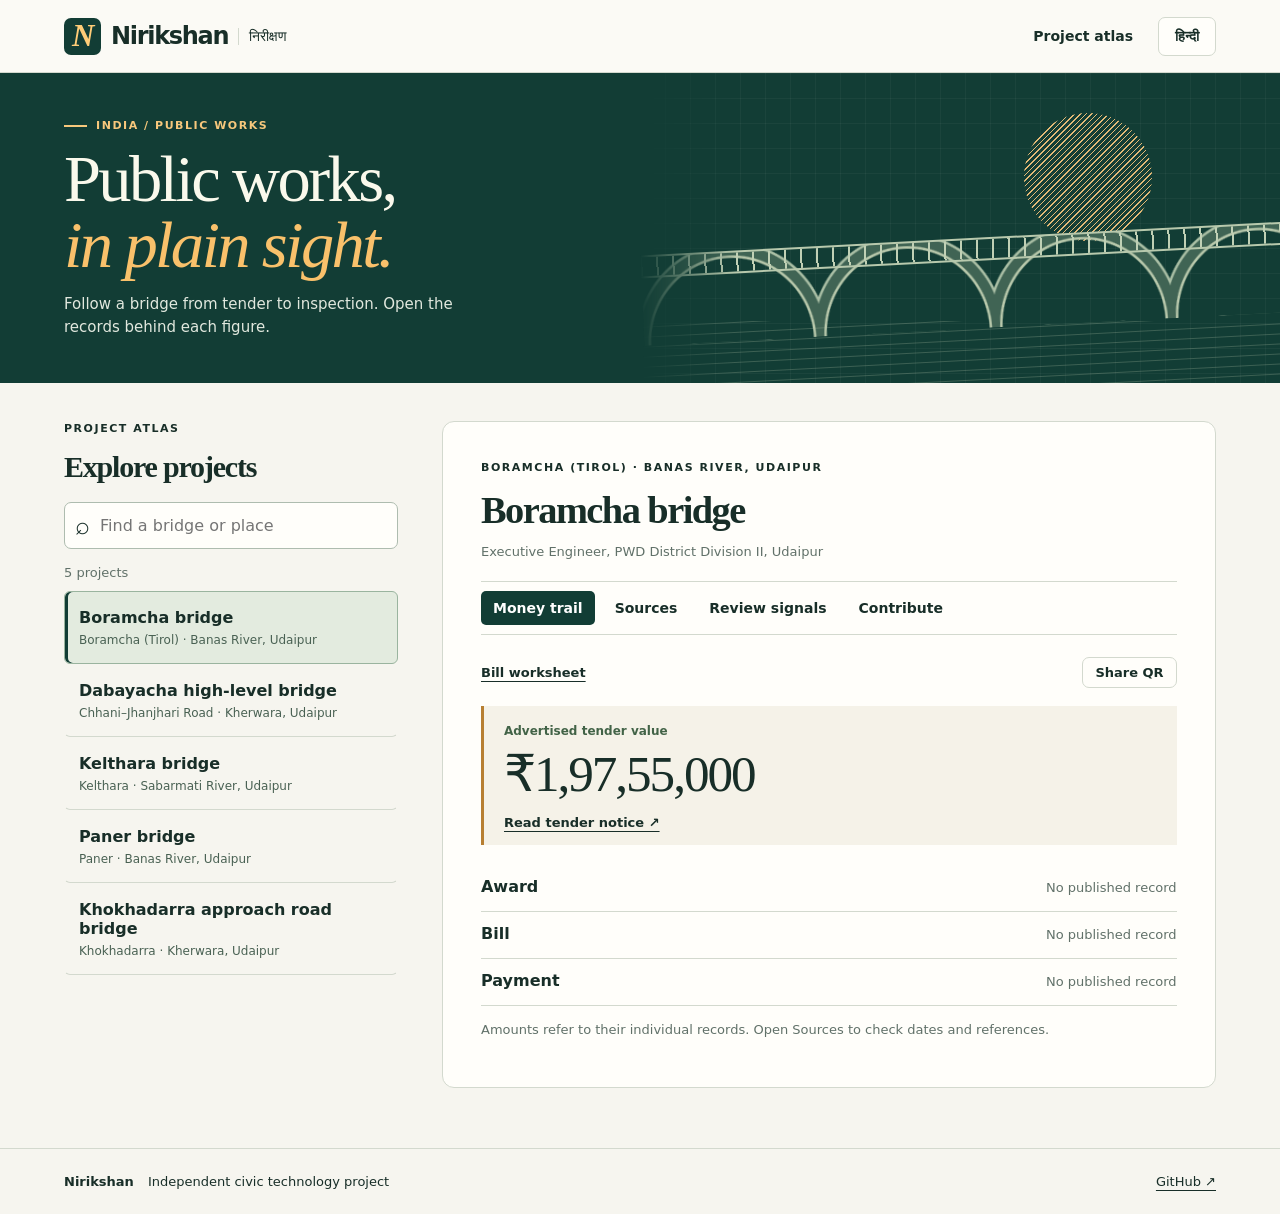
==== web/index.html @ 319acc43 "Rebuild Nirikshan as a public works evidence atlas" ====
<!doctype html>
<html lang="en">
<head>
  <meta charset="utf-8">
  <meta name="viewport" content="width=device-width,initial-scale=1">
  <meta name="theme-color" content="#123d35">
  <title>Nirikshan · Public Works Atlas</title>
  <link rel="manifest" href="./manifest.webmanifest"><script defer src="./share.js"></script><link rel="stylesheet" href="./style.css">
  <script src="./analysis.js" defer></script><script src="./app.js" defer></script>
</head>
<body>
<a class="skip" href="#atlas" data-en="Skip to projects" data-hi="परियोजनाओं पर जाएँ">Skip to projects</a>
<header><div class="top">
  <a class="brand" href="./" aria-label="Nirikshan home"><span class="mark" aria-hidden="true">N</span>Nirikshan<span class="brand-local" lang="hi">निरीक्षण</span></a>
  <nav aria-label="Main"><a href="#atlas" data-en="Project atlas" data-hi="परियोजना मानचित्र">Project atlas</a><a href="./review.html" id="review" data-en="Reviewer desk" data-hi="समीक्षा कक्ष">Reviewer desk</a><button id="language" type="button">हिन्दी</button></nav>
</div></header>
<main>
<section class="hero">
  <div class="hero-inner"><div class="hero-copy"><p class="eyebrow"><i></i><span data-en="India / Public works" data-hi="भारत / सार्वजनिक निर्माण">India / Public works</span></p>
  <h1><span data-en="Public works," data-hi="जन निर्माण,">Public works,</span><br><em data-en="in plain sight." data-hi="जन निगरानी।">in plain sight.</em></h1>
  <p data-en="Follow a bridge from tender to inspection. Open the records behind each figure." data-hi="पुल की निविदा से निरीक्षण तक की जानकारी देखें। हर राशि से जुड़ा दस्तावेज़ खोलें।">Follow a bridge from tender to inspection. Open the records behind each figure.</p></div>
  <div class="drawing" aria-hidden="true"><div class="sun"></div><div class="deck"></div><div class="piers"></div><div class="water"></div></div></div>
</section>
<div class="workspace" id="atlas">
  <aside><p class="eyebrow" data-en="Project atlas" data-hi="परियोजना मानचित्र">Project atlas</p><h2 data-en="Explore projects" data-hi="परियोजनाएँ खोजें">Explore projects</h2>
  <label class="search"><span aria-hidden="true">⌕</span><input id="query" type="search" data-placeholder-en="Find a bridge or place" data-placeholder-hi="पुल या स्थान खोजें" placeholder="Find a bridge or place" aria-label="Find a bridge or place"></label>
  <p class="small" id="count" aria-live="polite"></p><div id="projects"></div></aside>
  <article aria-labelledby="projectName" id="detail"><p role="status" id="loading">Loading project records…</p></article>
</div></main>
<footer><div><strong>Nirikshan</strong><span data-en="Independent civic technology project" data-hi="स्वतंत्र नागरिक प्रौद्योगिकी परियोजना">Independent civic technology project</span></div><a href="https://github.com/atharvtamboli/nirikshan_ai">GitHub ↗</a></footer>
</body></html>
---- web/style.css ----
:root{color-scheme:light;--ink:#182e28;--green:#123d35;--soft:#617169;--paper:#f6f5ef;--line:#d3d9ce;--gold:#f9c16b;font-family:system-ui,"Nirmala UI",sans-serif;color:var(--ink);background:var(--paper)}*{box-sizing:border-box}body{margin:0}button,input,select,textarea{font:inherit}button,a{touch-action:manipulation}button{cursor:pointer}a{color:inherit;text-underline-offset:4px}button:focus-visible,a:focus-visible,input:focus-visible,textarea:focus-visible,select:focus-visible{outline:3px solid #c56800;outline-offset:4px}.skip{position:absolute;z-index:3;left:10px;top:-100px;background:white;padding:14px}.skip:focus{top:8px}.top,footer,.workspace,.hero-inner{max-width:1380px;margin:auto;padding-inline:clamp(18px,5vw,80px)}header{background:#fbfaf5;border-bottom:1px solid var(--line)}.top,nav,.brand,footer,footer>div{display:flex;align-items:center}.top{justify-content:space-between;min-height:72px;gap:14px}.brand{text-decoration:none;font-weight:800;font-size:24px;letter-spacing:-1.3px;gap:10px}.mark{width:37px;height:37px;display:grid;place-items:center;background:var(--green);color:#ffcd78;font:bold italic 31px Georgia;border-radius:7px}.brand-local{font-size:14px;letter-spacing:0;border-left:1px solid var(--line);padding-left:10px;font-weight:500}.top nav{gap:25px;font-size:14px;font-weight:600}nav a{text-decoration:none}nav button,.action{border:1px solid var(--line);background:#fffefa;border-radius:7px;padding:10px 16px;color:var(--ink)}.hero{background:var(--green);color:#faf9ec;overflow:hidden}.hero-inner{position:relative;min-height:310px;display:flex;align-items:center}.hero-copy{position:relative;z-index:1;padding-block:36px;width:57%}.eyebrow{font:700 11px/1.5 system-ui,sans-serif;text-transform:uppercase;letter-spacing:.14em;margin:0 0 12px}.hero .eyebrow{color:#f7c87c}.eyebrow i{display:inline-block;width:23px;height:2px;background:currentColor;vertical-align:middle;margin-right:9px}h1,h2,h3,p{margin-top:0}h1,h2{font-family:Georgia,"Nirmala UI",serif;letter-spacing:-.04em}h1{font-size:clamp(42px,5.2vw,78px);line-height:.99;font-weight:500;margin-bottom:15px}h1 em{font-weight:normal;color:var(--gold)}.hero-copy>p:last-child{max-width:420px;font-size:15px;line-height:1.5;margin:0;color:#e1e8de}.drawing{position:absolute;inset:0 0 0 50%;overflow:hidden;background-image:linear-gradient(90deg,#ffffff0a 1px,transparent 1px),linear-gradient(#ffffff0a 1px,transparent 1px);background-size:25px 25px;mask-image:linear-gradient(to right,transparent,#000 15%)}.sun{position:absolute;width:128px;height:128px;border-radius:50%;background:repeating-linear-gradient(-45deg,#e5ba76 0 1px,transparent 1px 4px);right:20%;top:13%}.deck{position:absolute;width:110%;height:23px;background:repeating-linear-gradient(90deg,#c0d0b5 0 2px,transparent 2px 16px);border-block:2px solid #b8c9ad;top:53%;transform:rotate(-3deg);z-index:1}.piers{position:absolute;top:59%;width:110%;height:29%;background:repeating-radial-gradient(ellipse at 50% 101%,transparent 0 65%,#b9c9ac 66% 67%,#406454 68% 75%,#aabfa5 76% 77%,transparent 78%) 0 0/25% 100%;transform:rotate(-3deg);transform-origin:left top}.water{position:absolute;bottom:0;height:20%;width:100%;background:repeating-linear-gradient(-3deg,transparent 0 8px,#b6c6aa42 9px,transparent 10px)}.workspace{display:grid;grid-template-columns:minmax(215px,29%) minmax(0,1fr);gap:clamp(20px,3.4vw,55px);padding-block:38px 60px;align-items:start}aside h2{font-size:30px;margin-bottom:18px}.search{display:flex;align-items:center;gap:8px;border:1px solid #aebcaf;background:#fffefa;padding:0 10px;border-radius:7px}.search span{font-size:25px}.search input{width:100%;background:transparent;border:0;padding:13px 2px;color:var(--ink)}.small,.muted{color:var(--soft);font-size:13px;line-height:1.6}.small{margin:14px 0 8px}.project{display:block;text-align:left;color:var(--ink);width:100%;padding:16px 14px;background:transparent;border:1px solid transparent;border-bottom-color:var(--line);border-radius:6px}.project[aria-current=true]{border-color:#9ab49f;background:#e3ebdf;box-shadow:inset 3px 0 var(--green)}.project strong,.project span{display:block}.project span{font-size:12px;margin-top:6px;color:#496153}article{background:#fffefa;padding:clamp(18px,3vw,40px);border:1px solid var(--line);border-radius:12px;min-height:250px;overflow-wrap:anywhere}article h2{font-size:clamp(28px,3vw,46px);line-height:1.12;margin-bottom:10px}article h3{font-size:20px;letter-spacing:-.035em;margin-bottom:14px}.rail{display:flex;gap:8px;flex-wrap:wrap;border-block:1px solid var(--line);padding-block:9px;margin-block:18px 22px}.rail button{background:transparent;border:0;padding:9px 12px;border-radius:5px;color:var(--ink);font-weight:650;font-size:14px}.rail button[aria-pressed=true],.primary{background:var(--green);color:white}.amount{font:500 clamp(32px,4vw,56px)/1.2 Georgia,serif;letter-spacing:-.04em;margin:4px 0 8px}.feature{border-left:3px solid #b77f32;padding:14px 20px;background:#f5f2e8;margin-bottom:20px}.feature a,.record a{font-size:13px;font-weight:650}.moneyrow{display:flex;align-items:baseline;justify-content:space-between;gap:16px;padding:12px 0;border-bottom:1px solid var(--line)}.moneyrow span{text-align:right}.record{border-top:1px solid var(--line);padding:16px 0}.record p{margin-bottom:6px}.pill{font-size:12px;font-weight:700;color:#426347}.primary{border:0;border-radius:6px;padding:12px 18px}.status{padding:11px 14px;background:#f5f2e8;border-radius:5px}.form{display:grid;gap:13px}.form label{display:grid;gap:5px;font-size:14px;font-weight:650}.form input,.form select,.form textarea{background:#fff;border:1px solid #96a698;border-radius:5px;padding:10px;width:100%}footer{justify-content:space-between;gap:14px;padding-block:25px;border-top:1px solid var(--line);font-size:13px}footer div{gap:14px;flex-wrap:wrap}[hidden]{display:none!important}@media(max-width:750px){.workspace{grid-template-columns:1fr;gap:20px;padding-block:24px}.hero-copy{width:75%}.drawing{left:59%;opacity:.73}.hero-inner{min-height:260px}.top nav{gap:10px}.top nav>a:first-child,.brand-local{display:none}.project{padding:10px}.top{min-height:60px}.hero-copy>p:last-child{max-width:80%}aside h2{margin-bottom:10px}}@media(max-width:410px){.top nav{font-size:12px}.top nav button{padding:8px}.brand{font-size:20px;gap:6px}.moneyrow{display:grid;gap:4px}.moneyrow span{text-align:left}.hero-copy{width:90%}footer div{display:grid;gap:4px}}
.project-tools{display:flex;gap:16px;align-items:center;justify-content:space-between;margin-bottom:18px;font-size:13px;font-weight:650}.project-tools .action{padding:7px 12px}
details{border-top:1px solid var(--line);padding-top:14px;margin-top:18px}summary{cursor:pointer;font-weight:650}details form{margin-top:15px}
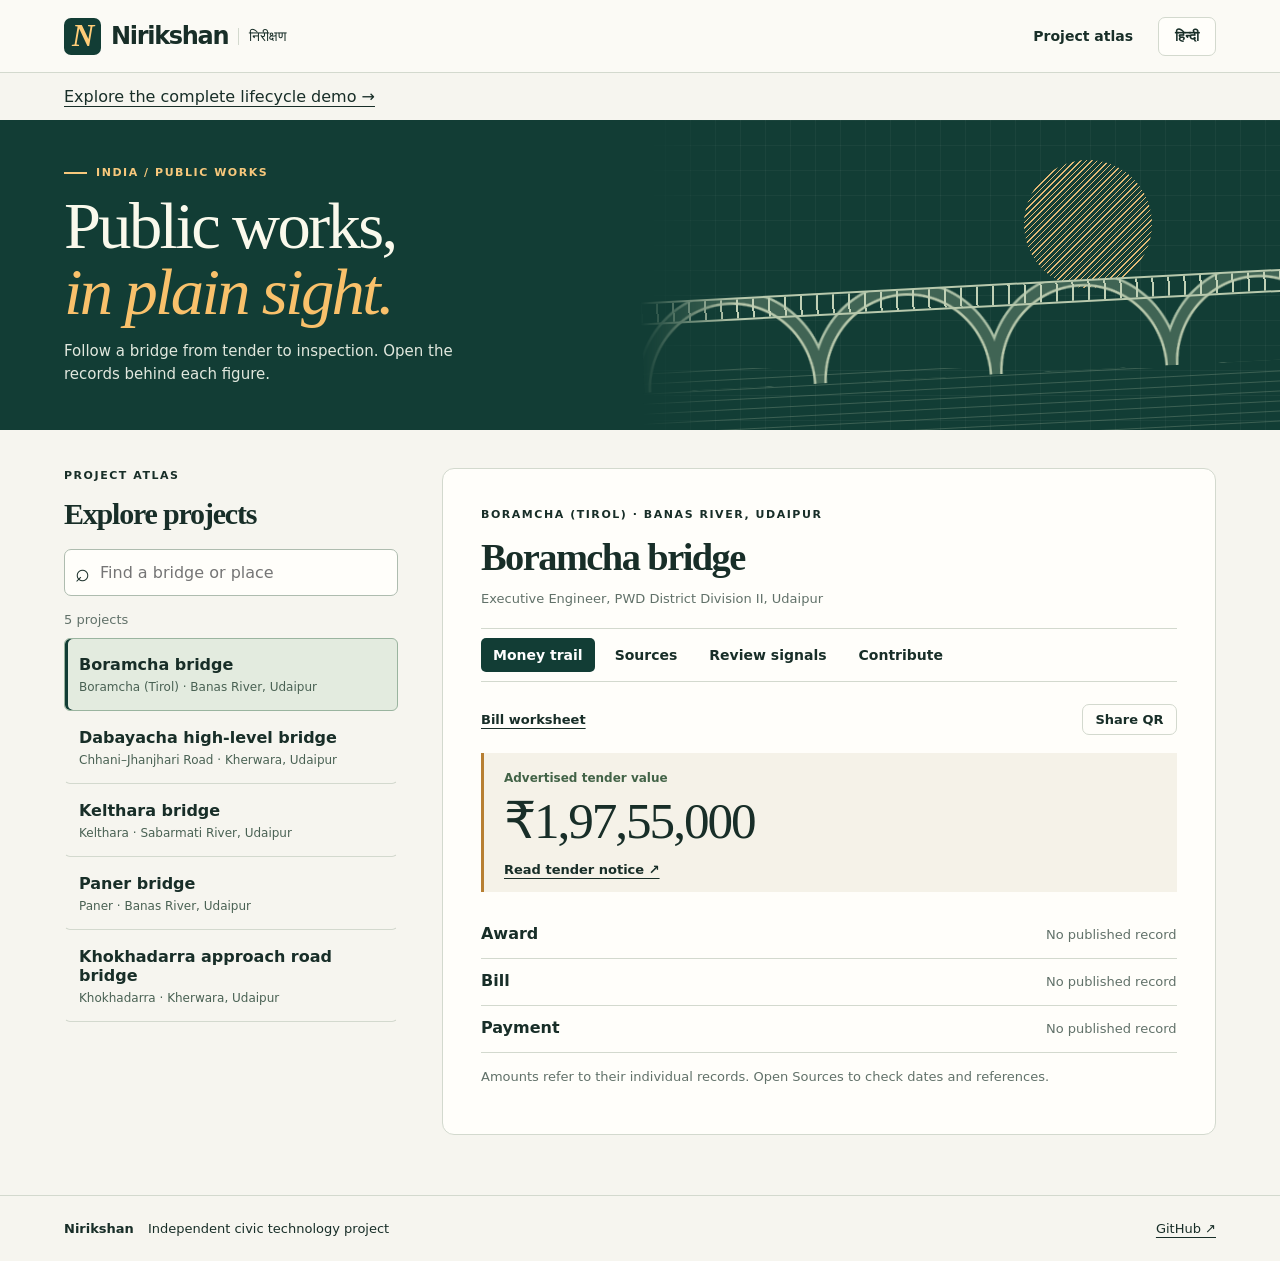
==== commit 46cc98ed: "Build interactive public works lifecycle, citizen reporting and evidence verification" ====
--- a/web/index.html
+++ b/web/index.html
@@ -15,6 +15,7 @@
   <nav aria-label="Main"><a href="#atlas" data-en="Project atlas" data-hi="परियोजना मानचित्र">Project atlas</a><a href="./review.html" id="review" data-en="Reviewer desk" data-hi="समीक्षा कक्ष">Reviewer desk</a><button id="language" type="button">हिन्दी</button></nav>
 </div></header>
 <main>
+<div style="max-width:1380px;margin:auto;padding:14px clamp(18px,5vw,80px)"><a href="./lifecycle.html">Explore the complete lifecycle demo →</a></div>
 <section class="hero">
   <div class="hero-inner"><div class="hero-copy"><p class="eyebrow"><i></i><span data-en="India / Public works" data-hi="भारत / सार्वजनिक निर्माण">India / Public works</span></p>
   <h1><span data-en="Public works," data-hi="जन निर्माण,">Public works,</span><br><em data-en="in plain sight." data-hi="जन निगरानी।">in plain sight.</em></h1>
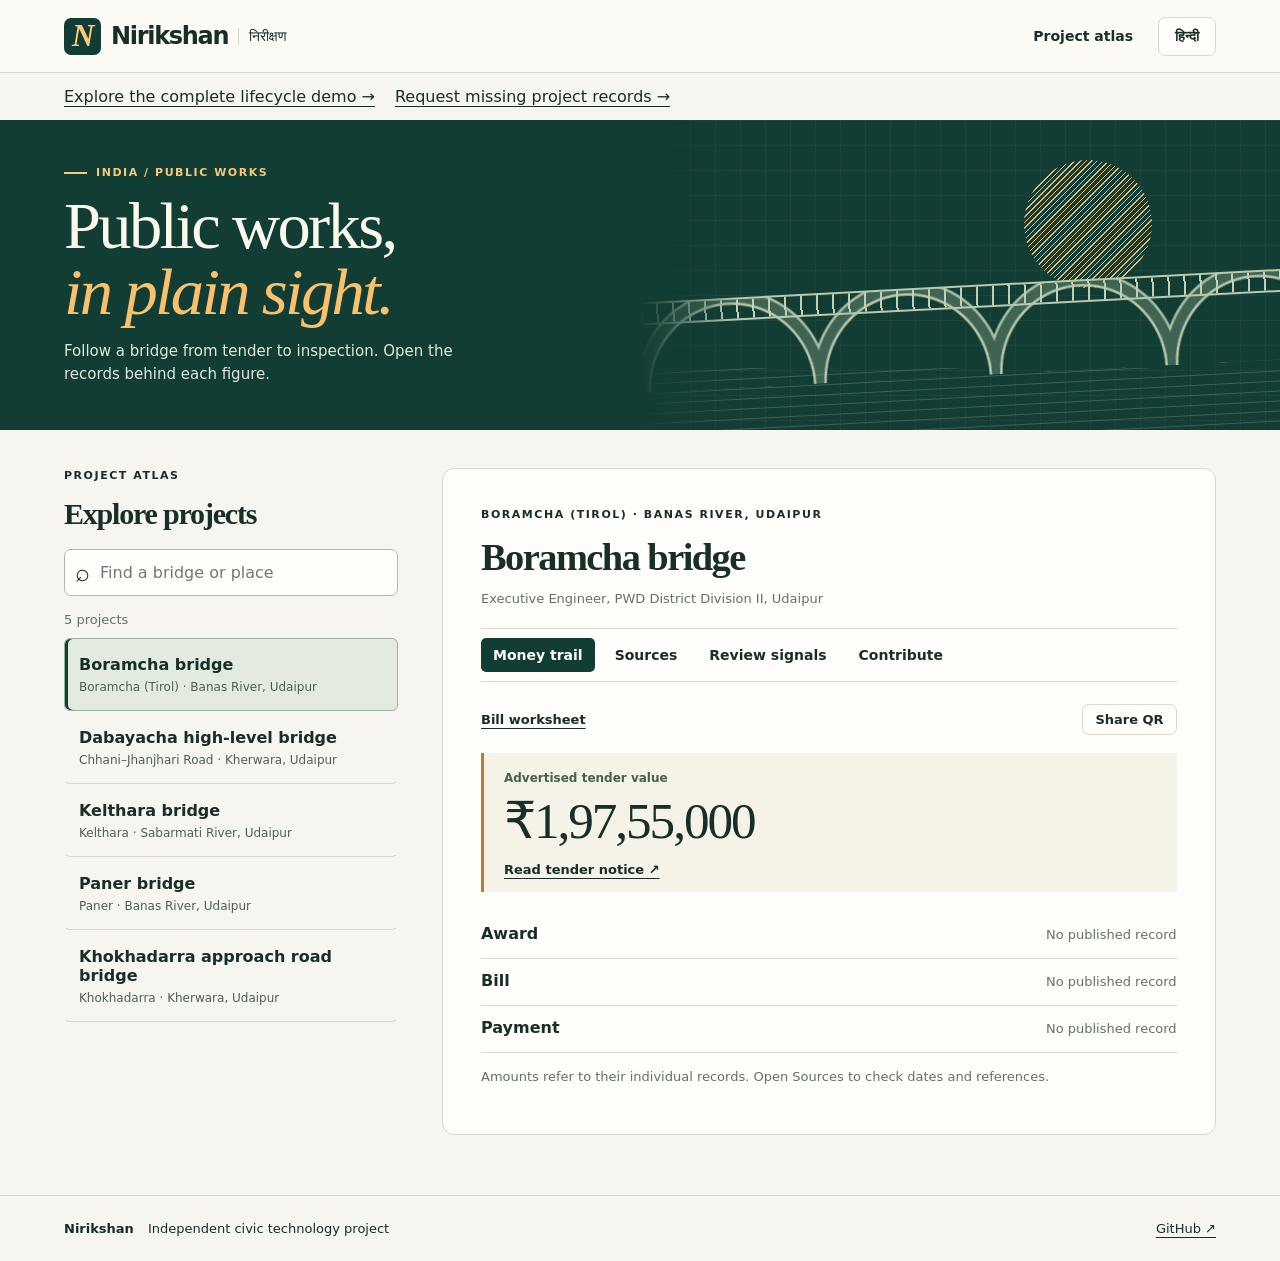
==== commit 49fb5fa9: "Add signed evidence, measurable quality inspections and bilingual records requests" ====
--- a/web/index.html
+++ b/web/index.html
@@ -15,7 +15,7 @@
   <nav aria-label="Main"><a href="#atlas" data-en="Project atlas" data-hi="परियोजना मानचित्र">Project atlas</a><a href="./review.html" id="review" data-en="Reviewer desk" data-hi="समीक्षा कक्ष">Reviewer desk</a><button id="language" type="button">हिन्दी</button></nav>
 </div></header>
 <main>
-<div style="max-width:1380px;margin:auto;padding:14px clamp(18px,5vw,80px)"><a href="./lifecycle.html">Explore the complete lifecycle demo →</a></div>
+<div style="max-width:1380px;margin:auto;padding:14px clamp(18px,5vw,80px);display:flex;gap:20px;flex-wrap:wrap"><a href="./lifecycle.html">Explore the complete lifecycle demo →</a><a href="./records-request.html">Request missing project records →</a></div>
 <section class="hero">
   <div class="hero-inner"><div class="hero-copy"><p class="eyebrow"><i></i><span data-en="India / Public works" data-hi="भारत / सार्वजनिक निर्माण">India / Public works</span></p>
   <h1><span data-en="Public works," data-hi="जन निर्माण,">Public works,</span><br><em data-en="in plain sight." data-hi="जन निगरानी।">in plain sight.</em></h1>
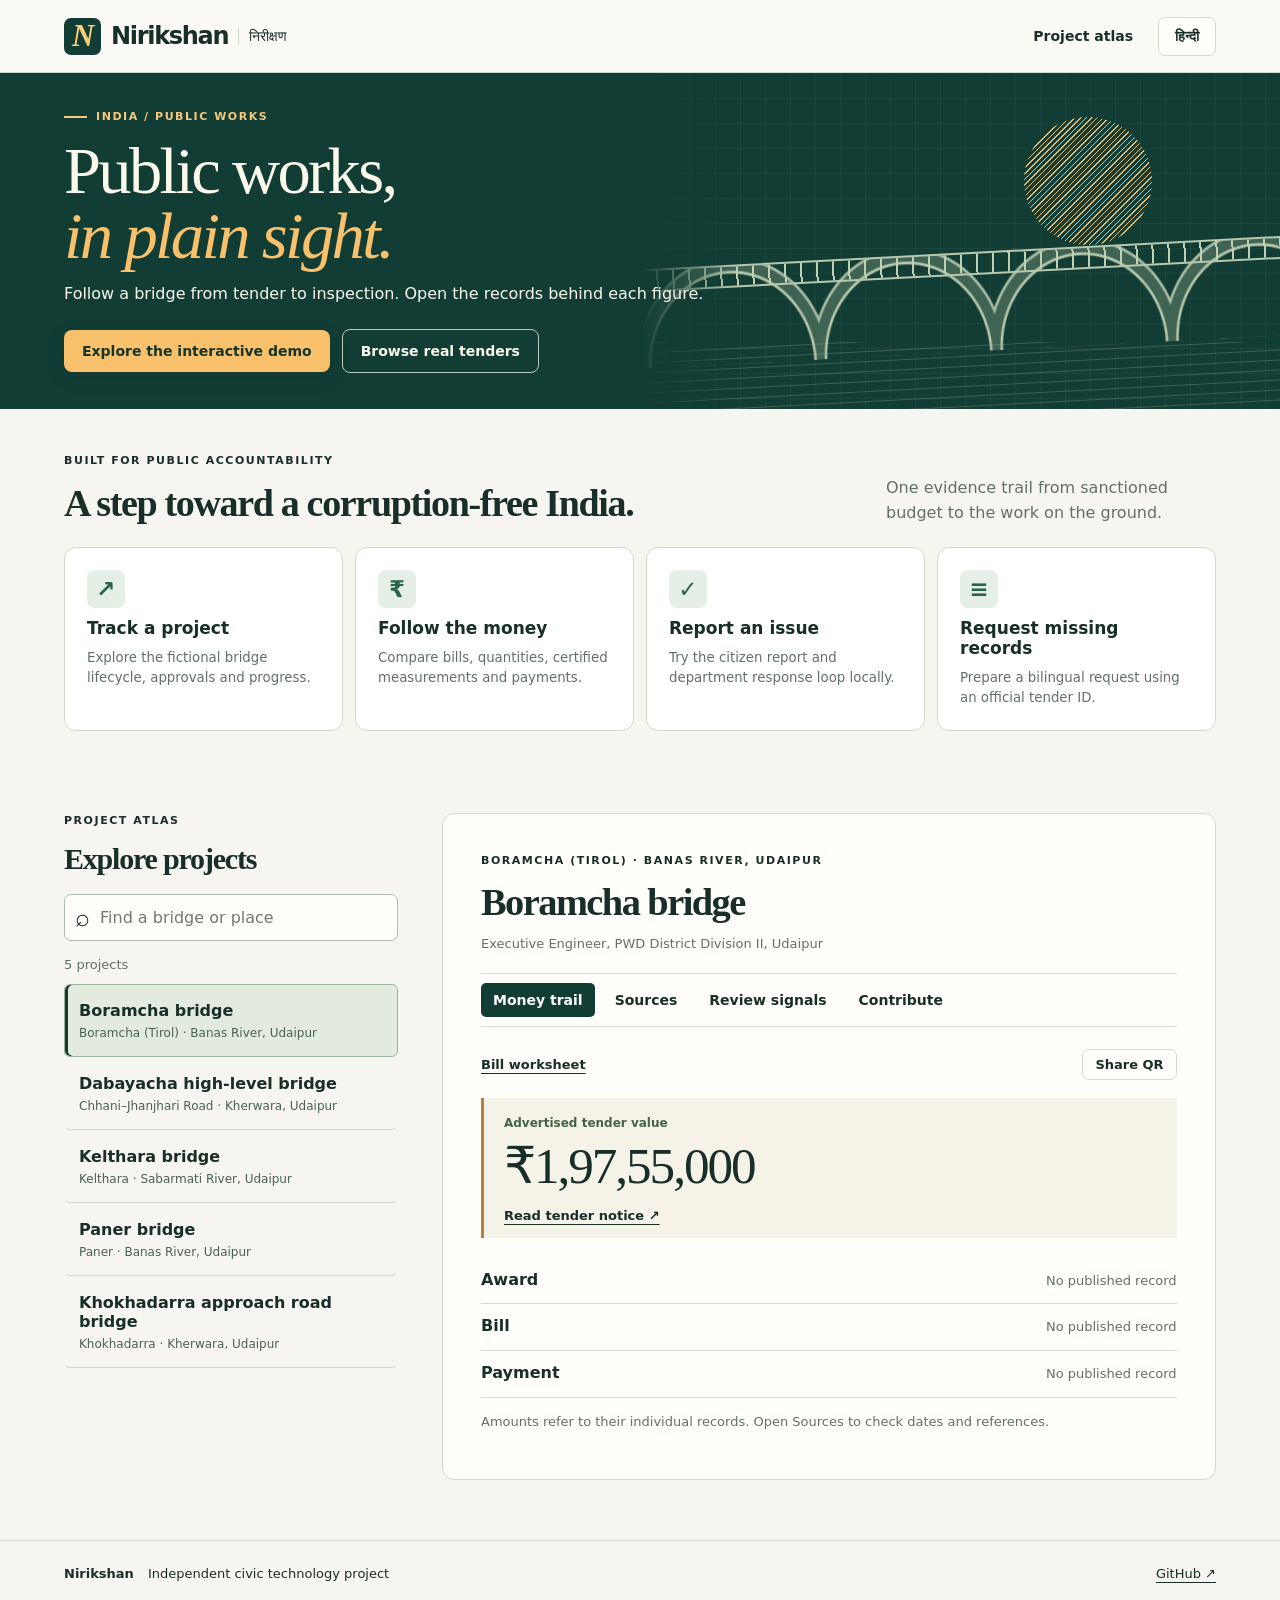
==== commit cc8cc1a8: "Finish showcase-ready Nirikshan demo with full lifecycle, independent verification and project prese" ====
--- a/web/index.html
+++ b/web/index.html
@@ -5,7 +5,7 @@
   <meta name="viewport" content="width=device-width,initial-scale=1">
   <meta name="theme-color" content="#123d35">
   <title>Nirikshan · Public Works Atlas</title>
-  <link rel="manifest" href="./manifest.webmanifest"><script defer src="./share.js"></script><link rel="stylesheet" href="./style.css">
+  <link rel="manifest" href="./manifest.webmanifest"><script defer src="./share.js"></script><link rel="stylesheet" href="./style.css"><link rel="stylesheet" href="./showcase.css">
   <script src="./analysis.js" defer></script><script src="./app.js" defer></script>
 </head>
 <body>
@@ -15,12 +15,20 @@
   <nav aria-label="Main"><a href="#atlas" data-en="Project atlas" data-hi="परियोजना मानचित्र">Project atlas</a><a href="./review.html" id="review" data-en="Reviewer desk" data-hi="समीक्षा कक्ष">Reviewer desk</a><button id="language" type="button">हिन्दी</button></nav>
 </div></header>
 <main>
-<div style="max-width:1380px;margin:auto;padding:14px clamp(18px,5vw,80px);display:flex;gap:20px;flex-wrap:wrap"><a href="./lifecycle.html">Explore the complete lifecycle demo →</a><a href="./records-request.html">Request missing project records →</a></div>
 <section class="hero">
   <div class="hero-inner"><div class="hero-copy"><p class="eyebrow"><i></i><span data-en="India / Public works" data-hi="भारत / सार्वजनिक निर्माण">India / Public works</span></p>
   <h1><span data-en="Public works," data-hi="जन निर्माण,">Public works,</span><br><em data-en="in plain sight." data-hi="जन निगरानी।">in plain sight.</em></h1>
-  <p data-en="Follow a bridge from tender to inspection. Open the records behind each figure." data-hi="पुल की निविदा से निरीक्षण तक की जानकारी देखें। हर राशि से जुड़ा दस्तावेज़ खोलें।">Follow a bridge from tender to inspection. Open the records behind each figure.</p></div>
+  <p data-en="Follow a bridge from tender to inspection. Open the records behind each figure." data-hi="पुल की निविदा से निरीक्षण तक की जानकारी देखें। हर राशि से जुड़ा दस्तावेज़ खोलें।">Follow a bridge from tender to inspection. Open the records behind each figure.</p><div class="hero-actions"><a class="primary-action" href="./lifecycle.html" data-en="Explore the interactive demo" data-hi="इंटरैक्टिव डेमो देखें">Explore the interactive demo</a><a class="secondary-action" href="#atlas" data-en="Browse real tenders" data-hi="वास्तविक निविदाएं देखें">Browse real tenders</a></div></div>
   <div class="drawing" aria-hidden="true"><div class="sun"></div><div class="deck"></div><div class="piers"></div><div class="water"></div></div></div>
+</section>
+<section class="mission" aria-labelledby="missionTitle">
+  <div class="mission-heading"><div><p class="eyebrow" data-en="Built for public accountability" data-hi="जन जवाबदेही के लिए">Built for public accountability</p><h2 id="missionTitle" data-en="A step toward a corruption-free India." data-hi="भ्रष्टाचार मुक्त भारत की ओर एक कदम।">A step toward a corruption-free India.</h2></div><p data-en="One evidence trail from sanctioned budget to the work on the ground." data-hi="स्वीकृत बजट से धरातल पर निर्माण तक दस्तावेज़ों की एक कड़ी।">One evidence trail from sanctioned budget to the work on the ground.</p></div>
+  <div class="mission-grid">
+    <a href="./lifecycle.html#tracker"><span class="mission-icon" aria-hidden="true">↗</span><strong data-en="Track a project" data-hi="परियोजना की प्रगति देखें">Track a project</strong><small data-en="Explore the fictional bridge lifecycle, approvals and progress." data-hi="काल्पनिक पुल की स्वीकृति और प्रगति देखें।">Explore the fictional bridge lifecycle, approvals and progress.</small></a>
+    <a href="./lifecycle.html#finance"><span class="mission-icon" aria-hidden="true">₹</span><strong data-en="Follow the money" data-hi="खर्च की जानकारी">Follow the money</strong><small data-en="Compare bills, quantities, certified measurements and payments." data-hi="बिल, मात्रा, प्रमाणित माप और भुगतान की तुलना करें।">Compare bills, quantities, certified measurements and payments.</small></a>
+    <a href="./lifecycle.html#citizen"><span class="mission-icon" aria-hidden="true">✓</span><strong data-en="Report an issue" data-hi="समस्या दर्ज करें">Report an issue</strong><small data-en="Try the citizen report and department response loop locally." data-hi="स्थानीय डेमो में नागरिक रिपोर्ट और विभागीय प्रतिक्रिया देखें।">Try the citizen report and department response loop locally.</small></a>
+    <a href="./records-request.html"><span class="mission-icon" aria-hidden="true">≡</span><strong data-en="Request missing records" data-hi="अनुपलब्ध रिकॉर्ड मांगें">Request missing records</strong><small data-en="Prepare a bilingual request using an official tender ID." data-hi="आधिकारिक निविदा आईडी से द्विभाषी अनुरोध बनाएं।">Prepare a bilingual request using an official tender ID.</small></a>
+  </div>
 </section>
 <div class="workspace" id="atlas">
   <aside><p class="eyebrow" data-en="Project atlas" data-hi="परियोजना मानचित्र">Project atlas</p><h2 data-en="Explore projects" data-hi="परियोजनाएँ खोजें">Explore projects</h2>
--- a/web/showcase.css
+++ b/web/showcase.css
@@ -0,0 +1,17 @@
+.hero-actions{display:flex;flex-wrap:wrap;gap:12px;margin-top:26px;align-items:center}
+.hero-actions a{border-radius:8px;text-decoration:none;font-size:14px;font-weight:750;padding:13px 18px;display:inline-block}
+.primary-action{background:#f9c16b;color:#173429;box-shadow:0 6px 18px #0c291a26}
+.primary-action:hover{background:#ffda9b}
+.secondary-action{border:1px solid #bacac0;color:inherit}
+.mission{max-width:1380px;margin:0 auto;padding:44px clamp(18px,5vw,80px)}
+.mission-heading{display:flex;gap:24px;justify-content:space-between;align-items:end;margin-bottom:22px}
+.mission-heading h2{font-size:clamp(24px,3vw,38px);line-height:1.15;letter-spacing:-.035em;margin:8px 0 0}
+.mission-heading>p{max-width:330px;color:var(--soft);line-height:1.55;margin:0}
+.mission-grid{display:grid;grid-template-columns:repeat(4,minmax(0,1fr));gap:12px}
+.mission-grid a{display:flex;flex-direction:column;gap:10px;text-decoration:none;background:#fff;border:1px solid var(--line);border-radius:12px;padding:22px;min-height:148px;transition:transform .15s,border-color .15s}
+.mission-grid a:hover{transform:translateY(-3px);border-color:#397363}
+.mission-grid strong{font-size:17px}.mission-grid small{color:var(--soft);line-height:1.5}
+.mission-icon{display:grid;place-items:center;width:38px;height:38px;border-radius:8px;background:#e6efe6;color:#27644e;font-size:23px;font-weight:750}
+@media(max-width:900px){.mission-grid{grid-template-columns:repeat(2,minmax(0,1fr))}}
+@media(max-width:540px){.mission-heading{display:block}.mission-heading>p{margin-top:12px}.mission-grid{grid-template-columns:1fr}.mission-grid a{padding:17px;min-height:0}.mission{padding-block:30px}}
+@media(prefers-reduced-motion:reduce){.mission-grid a{transition:none}}
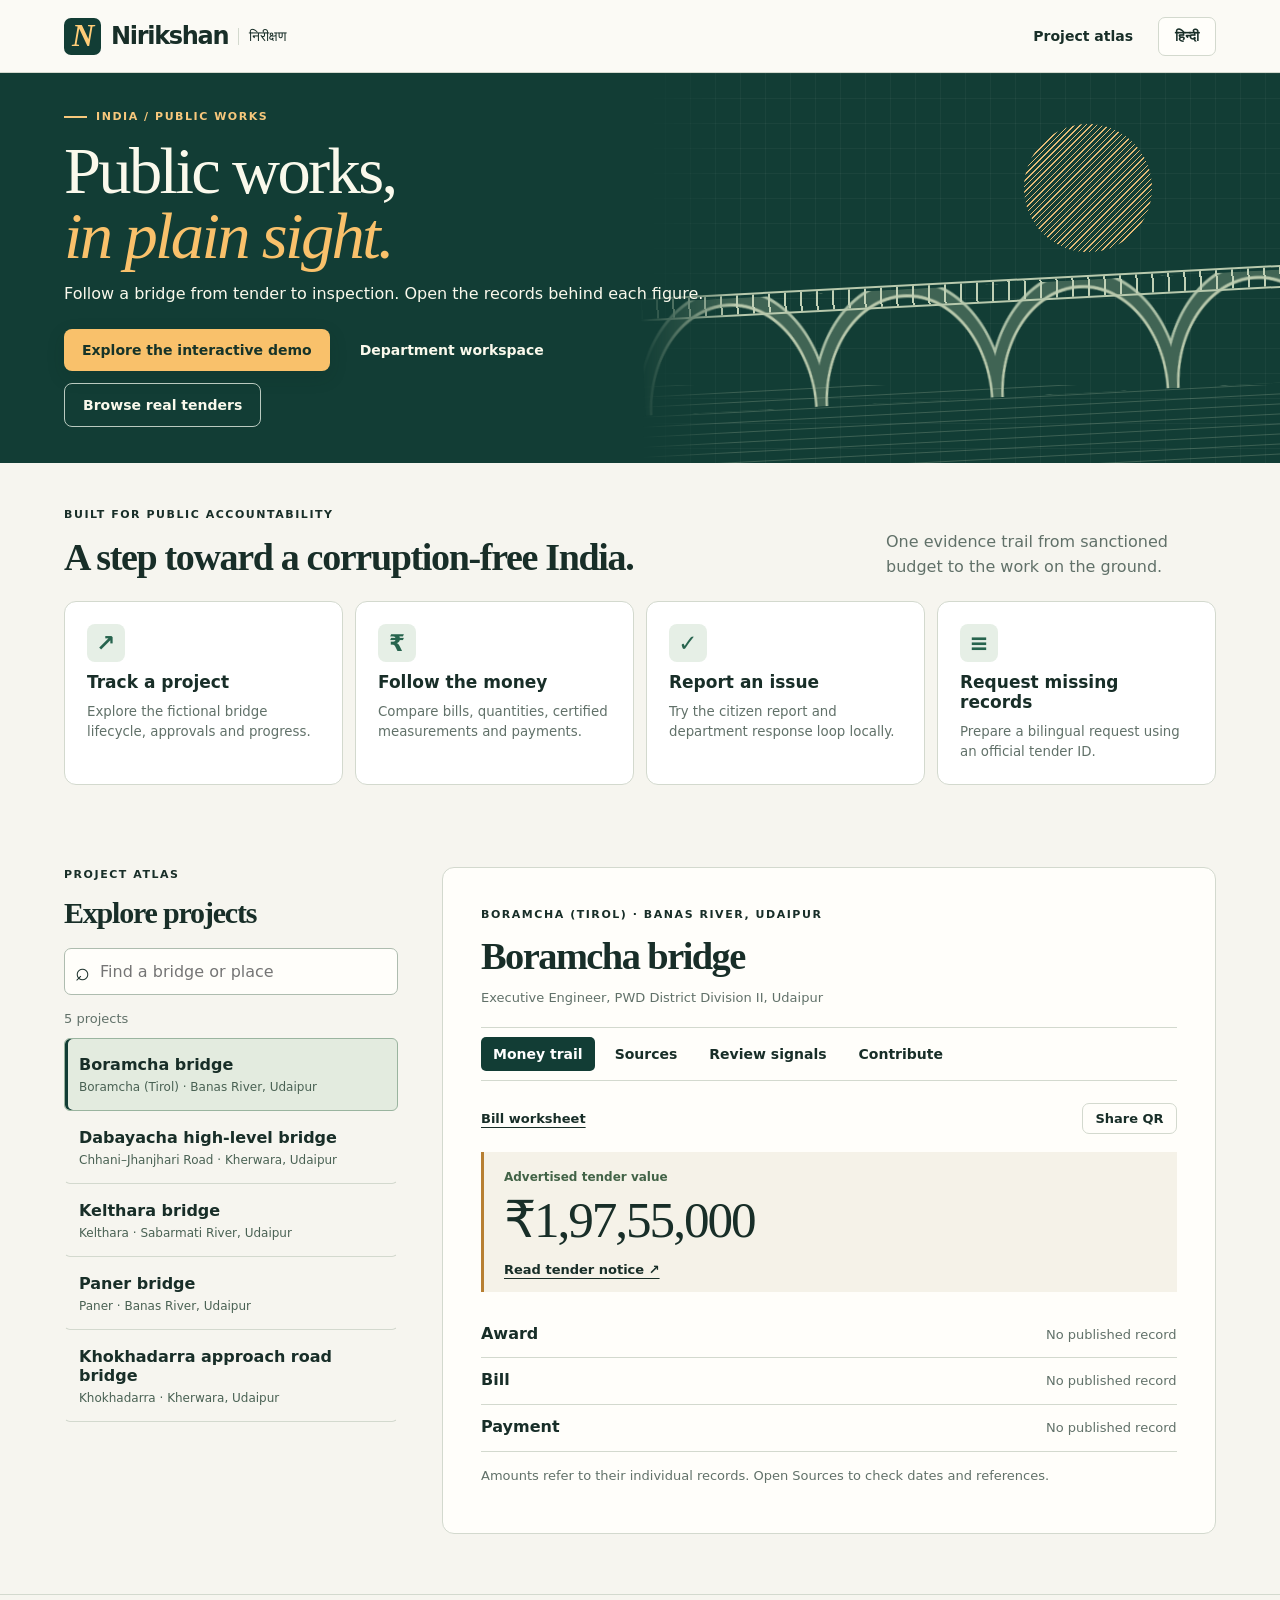
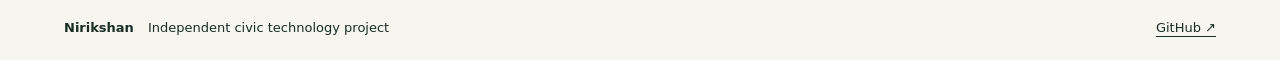
==== commit d902eb5c: "Add authenticated project workspace and audit exports" ====
--- a/web/index.html
+++ b/web/index.html
@@ -18,7 +18,7 @@
 <section class="hero">
   <div class="hero-inner"><div class="hero-copy"><p class="eyebrow"><i></i><span data-en="India / Public works" data-hi="भारत / सार्वजनिक निर्माण">India / Public works</span></p>
   <h1><span data-en="Public works," data-hi="जन निर्माण,">Public works,</span><br><em data-en="in plain sight." data-hi="जन निगरानी।">in plain sight.</em></h1>
-  <p data-en="Follow a bridge from tender to inspection. Open the records behind each figure." data-hi="पुल की निविदा से निरीक्षण तक की जानकारी देखें। हर राशि से जुड़ा दस्तावेज़ खोलें।">Follow a bridge from tender to inspection. Open the records behind each figure.</p><div class="hero-actions"><a class="primary-action" href="./lifecycle.html" data-en="Explore the interactive demo" data-hi="इंटरैक्टिव डेमो देखें">Explore the interactive demo</a><a class="secondary-action" href="#atlas" data-en="Browse real tenders" data-hi="वास्तविक निविदाएं देखें">Browse real tenders</a></div></div>
+  <p data-en="Follow a bridge from tender to inspection. Open the records behind each figure." data-hi="पुल की निविदा से निरीक्षण तक की जानकारी देखें। हर राशि से जुड़ा दस्तावेज़ खोलें।">Follow a bridge from tender to inspection. Open the records behind each figure.</p><div class="hero-actions"><a class="primary-action" href="./lifecycle.html" data-en="Explore the interactive demo" data-hi="इंटरैक्टिव डेमो देखें">Explore the interactive demo</a> <a href="./lifecycle.html?mode=workspace">Department workspace</a><a class="secondary-action" href="#atlas" data-en="Browse real tenders" data-hi="वास्तविक निविदाएं देखें">Browse real tenders</a></div></div>
   <div class="drawing" aria-hidden="true"><div class="sun"></div><div class="deck"></div><div class="piers"></div><div class="water"></div></div></div>
 </section>
 <section class="mission" aria-labelledby="missionTitle">
